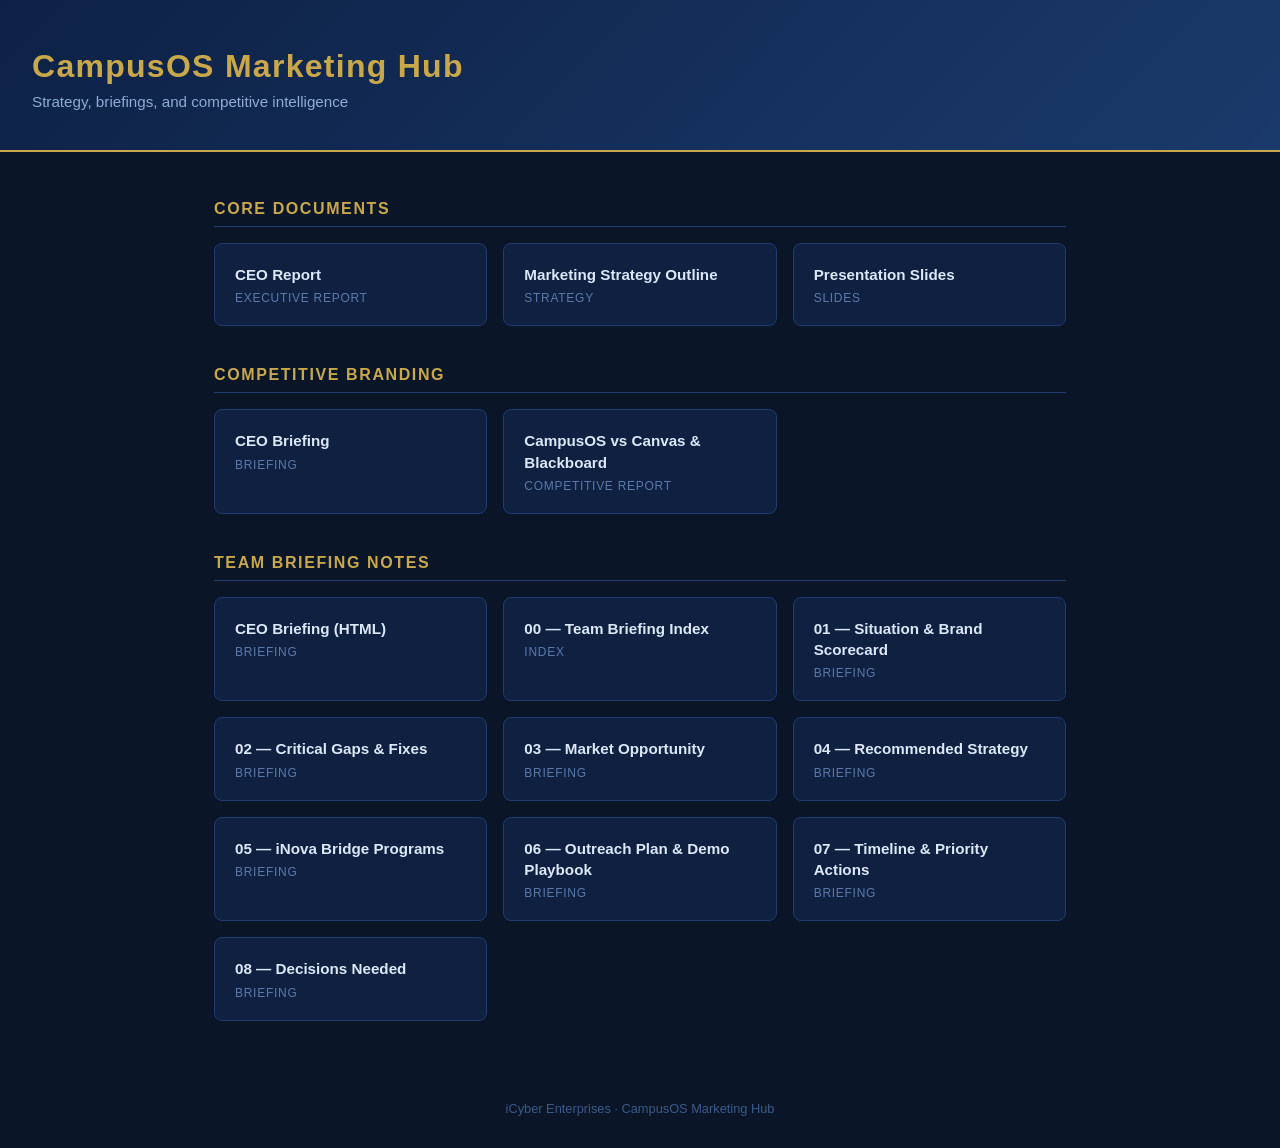
==== index.html @ eec7117d "Add index.html landing page for GitHub Pages" ====
<!DOCTYPE html>
<html lang="en">
<head>
  <meta charset="UTF-8" />
  <meta name="viewport" content="width=device-width, initial-scale=1.0" />
  <title>CampusOS Marketing Hub</title>
  <style>
    * { box-sizing: border-box; margin: 0; padding: 0; }
    body { font-family: 'Segoe UI', sans-serif; background: #0a1628; color: #e8edf5; min-height: 100vh; }
    header { background: linear-gradient(135deg, #0d2145 0%, #1a3a6b 100%); padding: 48px 32px 40px; border-bottom: 2px solid #c9a84c; }
    header h1 { font-size: 2rem; font-weight: 700; color: #c9a84c; letter-spacing: 0.04em; }
    header p { margin-top: 8px; color: #8facd4; font-size: 0.95rem; }
    main { max-width: 900px; margin: 48px auto; padding: 0 24px; }
    section { margin-bottom: 40px; }
    section h2 { font-size: 1rem; text-transform: uppercase; letter-spacing: 0.1em; color: #c9a84c; margin-bottom: 16px; border-bottom: 1px solid #1e3a6e; padding-bottom: 8px; }
    .grid { display: grid; grid-template-columns: repeat(auto-fill, minmax(260px, 1fr)); gap: 16px; }
    a.card { display: block; background: #0f2040; border: 1px solid #1e3a6e; border-radius: 8px; padding: 20px; text-decoration: none; color: inherit; transition: border-color 0.2s, background 0.2s; }
    a.card:hover { border-color: #c9a84c; background: #142b55; }
    a.card .title { font-weight: 600; font-size: 0.95rem; color: #dce8f8; line-height: 1.4; }
    a.card .type { margin-top: 6px; font-size: 0.75rem; color: #5a7aaa; text-transform: uppercase; letter-spacing: 0.06em; }
    footer { text-align: center; padding: 32px; color: #3a5a8a; font-size: 0.8rem; }
  </style>
</head>
<body>
  <header>
    <h1>CampusOS Marketing Hub</h1>
    <p>Strategy, briefings, and competitive intelligence</p>
  </header>
  <main>
    <section>
      <h2>Core Documents</h2>
      <div class="grid">
        <a class="card" href="CampusOS-CEO-Report.html">
          <div class="title">CEO Report</div>
          <div class="type">Executive Report</div>
        </a>
        <a class="card" href="CampusOS-Marketing-Strategy-Outline.html">
          <div class="title">Marketing Strategy Outline</div>
          <div class="type">Strategy</div>
        </a>
        <a class="card" href="CampusOS-Slides.html">
          <div class="title">Presentation Slides</div>
          <div class="type">Slides</div>
        </a>
      </div>
    </section>
    <section>
      <h2>Competitive Branding</h2>
      <div class="grid">
        <a class="card" href="USA-Competitive-Branding/CampusOS-CEO-Briefing.html">
          <div class="title">CEO Briefing</div>
          <div class="type">Briefing</div>
        </a>
        <a class="card" href="USA-Competitive-Branding/CampusOS-vs-Canvas-Blackboard-Branding-Report.html">
          <div class="title">CampusOS vs Canvas & Blackboard</div>
          <div class="type">Competitive Report</div>
        </a>
      </div>
    </section>
    <section>
      <h2>Team Briefing Notes</h2>
      <div class="grid">
        <a class="card" href="Briefing Notes/CampusOS-CEO-Briefing.html">
          <div class="title">CEO Briefing (HTML)</div>
          <div class="type">Briefing</div>
        </a>
        <a class="card" href="Briefing Notes/00 - Team Briefing Index.md">
          <div class="title">00 — Team Briefing Index</div>
          <div class="type">Index</div>
        </a>
        <a class="card" href="Briefing Notes/01 - Situation & Brand Scorecard.md">
          <div class="title">01 — Situation & Brand Scorecard</div>
          <div class="type">Briefing</div>
        </a>
        <a class="card" href="Briefing Notes/02 - Critical Gaps & Fixes.md">
          <div class="title">02 — Critical Gaps & Fixes</div>
          <div class="type">Briefing</div>
        </a>
        <a class="card" href="Briefing Notes/03 - Market Opportunity.md">
          <div class="title">03 — Market Opportunity</div>
          <div class="type">Briefing</div>
        </a>
        <a class="card" href="Briefing Notes/04 - Recommended Strategy.md">
          <div class="title">04 — Recommended Strategy</div>
          <div class="type">Briefing</div>
        </a>
        <a class="card" href="Briefing Notes/05 - iNova Bridge Programs.md">
          <div class="title">05 — iNova Bridge Programs</div>
          <div class="type">Briefing</div>
        </a>
        <a class="card" href="Briefing Notes/06 - Outreach Plan & Demo Playbook.md">
          <div class="title">06 — Outreach Plan & Demo Playbook</div>
          <div class="type">Briefing</div>
        </a>
        <a class="card" href="Briefing Notes/07 - Timeline & Priority Actions.md">
          <div class="title">07 — Timeline & Priority Actions</div>
          <div class="type">Briefing</div>
        </a>
        <a class="card" href="Briefing Notes/08 - Decisions Needed.md">
          <div class="title">08 — Decisions Needed</div>
          <div class="type">Briefing</div>
        </a>
      </div>
    </section>
  </main>
  <footer>iCyber Enterprises · CampusOS Marketing Hub</footer>
</body>
</html>
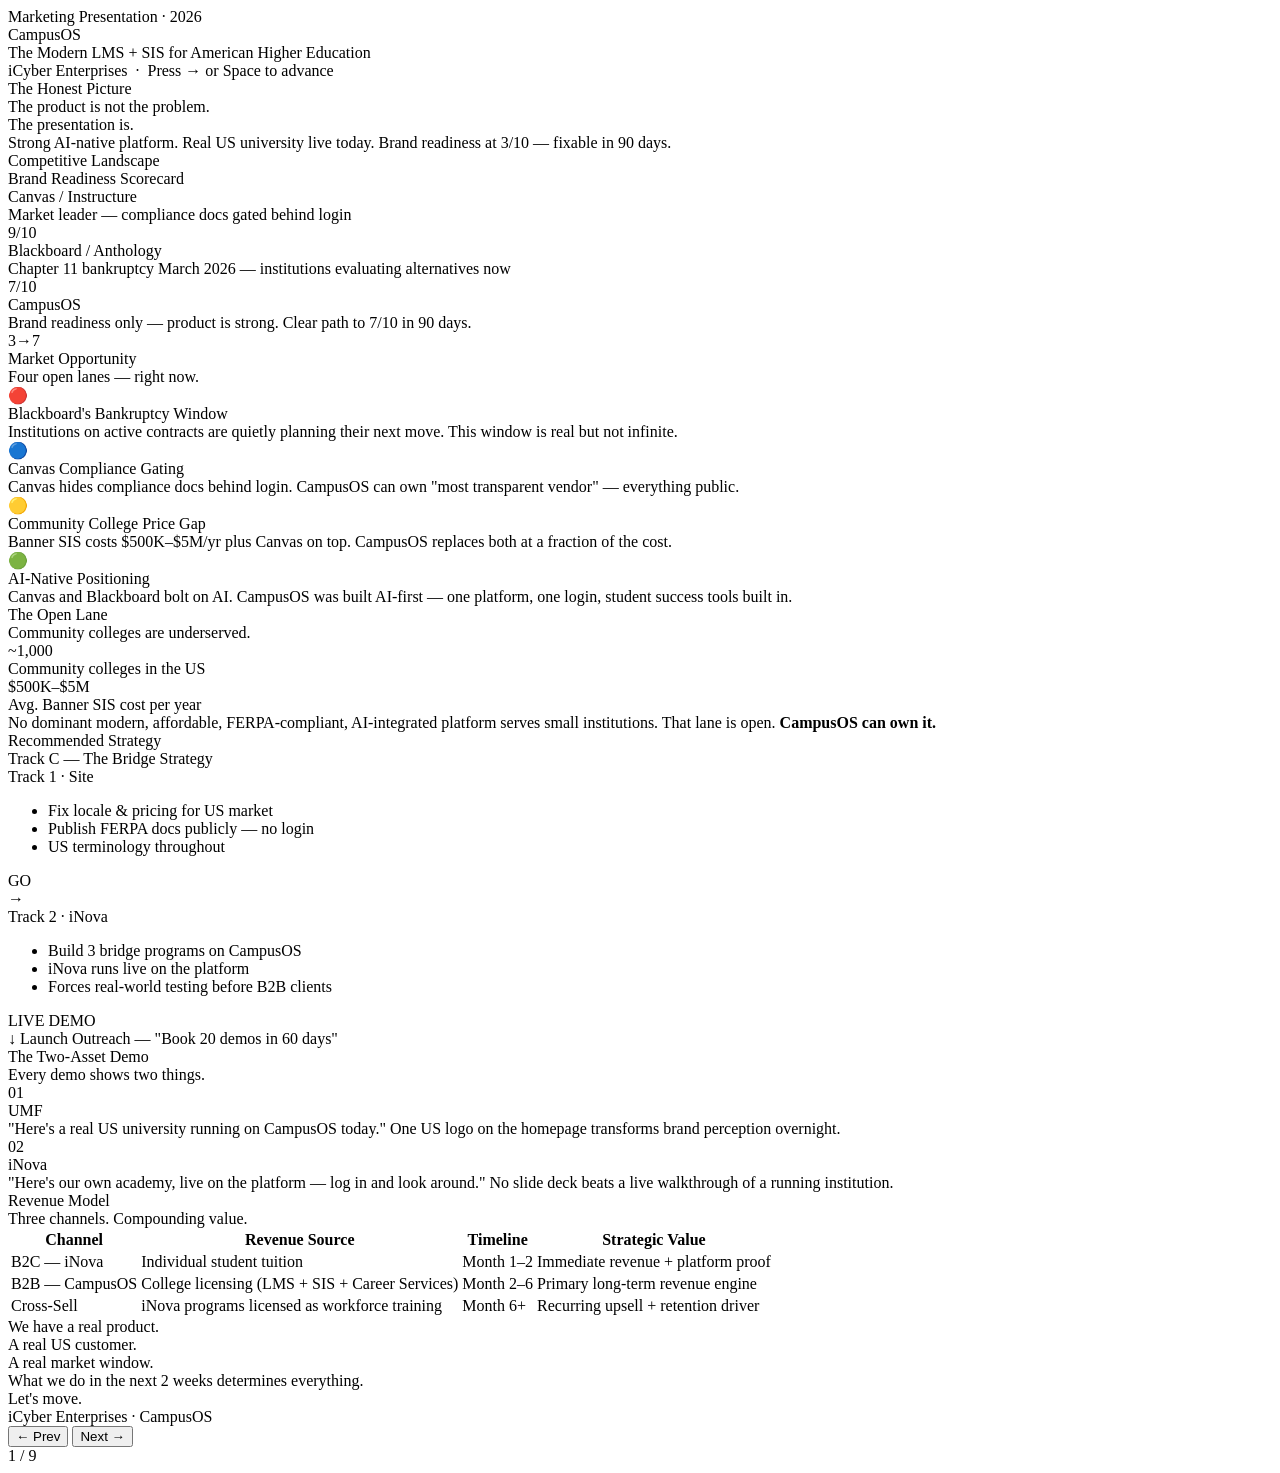
==== commit d3b8043b: "Replace with Astro marketing presentation (9-slide deck)" ====
--- a/index.html
+++ b/index.html
@@ -1,108 +1 @@
-<!DOCTYPE html>
-<html lang="en">
-<head>
-  <meta charset="UTF-8" />
-  <meta name="viewport" content="width=device-width, initial-scale=1.0" />
-  <title>CampusOS Marketing Hub</title>
-  <style>
-    * { box-sizing: border-box; margin: 0; padding: 0; }
-    body { font-family: 'Segoe UI', sans-serif; background: #0a1628; color: #e8edf5; min-height: 100vh; }
-    header { background: linear-gradient(135deg, #0d2145 0%, #1a3a6b 100%); padding: 48px 32px 40px; border-bottom: 2px solid #c9a84c; }
-    header h1 { font-size: 2rem; font-weight: 700; color: #c9a84c; letter-spacing: 0.04em; }
-    header p { margin-top: 8px; color: #8facd4; font-size: 0.95rem; }
-    main { max-width: 900px; margin: 48px auto; padding: 0 24px; }
-    section { margin-bottom: 40px; }
-    section h2 { font-size: 1rem; text-transform: uppercase; letter-spacing: 0.1em; color: #c9a84c; margin-bottom: 16px; border-bottom: 1px solid #1e3a6e; padding-bottom: 8px; }
-    .grid { display: grid; grid-template-columns: repeat(auto-fill, minmax(260px, 1fr)); gap: 16px; }
-    a.card { display: block; background: #0f2040; border: 1px solid #1e3a6e; border-radius: 8px; padding: 20px; text-decoration: none; color: inherit; transition: border-color 0.2s, background 0.2s; }
-    a.card:hover { border-color: #c9a84c; background: #142b55; }
-    a.card .title { font-weight: 600; font-size: 0.95rem; color: #dce8f8; line-height: 1.4; }
-    a.card .type { margin-top: 6px; font-size: 0.75rem; color: #5a7aaa; text-transform: uppercase; letter-spacing: 0.06em; }
-    footer { text-align: center; padding: 32px; color: #3a5a8a; font-size: 0.8rem; }
-  </style>
-</head>
-<body>
-  <header>
-    <h1>CampusOS Marketing Hub</h1>
-    <p>Strategy, briefings, and competitive intelligence</p>
-  </header>
-  <main>
-    <section>
-      <h2>Core Documents</h2>
-      <div class="grid">
-        <a class="card" href="CampusOS-CEO-Report.html">
-          <div class="title">CEO Report</div>
-          <div class="type">Executive Report</div>
-        </a>
-        <a class="card" href="CampusOS-Marketing-Strategy-Outline.html">
-          <div class="title">Marketing Strategy Outline</div>
-          <div class="type">Strategy</div>
-        </a>
-        <a class="card" href="CampusOS-Slides.html">
-          <div class="title">Presentation Slides</div>
-          <div class="type">Slides</div>
-        </a>
-      </div>
-    </section>
-    <section>
-      <h2>Competitive Branding</h2>
-      <div class="grid">
-        <a class="card" href="USA-Competitive-Branding/CampusOS-CEO-Briefing.html">
-          <div class="title">CEO Briefing</div>
-          <div class="type">Briefing</div>
-        </a>
-        <a class="card" href="USA-Competitive-Branding/CampusOS-vs-Canvas-Blackboard-Branding-Report.html">
-          <div class="title">CampusOS vs Canvas & Blackboard</div>
-          <div class="type">Competitive Report</div>
-        </a>
-      </div>
-    </section>
-    <section>
-      <h2>Team Briefing Notes</h2>
-      <div class="grid">
-        <a class="card" href="Briefing Notes/CampusOS-CEO-Briefing.html">
-          <div class="title">CEO Briefing (HTML)</div>
-          <div class="type">Briefing</div>
-        </a>
-        <a class="card" href="Briefing Notes/00 - Team Briefing Index.md">
-          <div class="title">00 — Team Briefing Index</div>
-          <div class="type">Index</div>
-        </a>
-        <a class="card" href="Briefing Notes/01 - Situation & Brand Scorecard.md">
-          <div class="title">01 — Situation & Brand Scorecard</div>
-          <div class="type">Briefing</div>
-        </a>
-        <a class="card" href="Briefing Notes/02 - Critical Gaps & Fixes.md">
-          <div class="title">02 — Critical Gaps & Fixes</div>
-          <div class="type">Briefing</div>
-        </a>
-        <a class="card" href="Briefing Notes/03 - Market Opportunity.md">
-          <div class="title">03 — Market Opportunity</div>
-          <div class="type">Briefing</div>
-        </a>
-        <a class="card" href="Briefing Notes/04 - Recommended Strategy.md">
-          <div class="title">04 — Recommended Strategy</div>
-          <div class="type">Briefing</div>
-        </a>
-        <a class="card" href="Briefing Notes/05 - iNova Bridge Programs.md">
-          <div class="title">05 — iNova Bridge Programs</div>
-          <div class="type">Briefing</div>
-        </a>
-        <a class="card" href="Briefing Notes/06 - Outreach Plan & Demo Playbook.md">
-          <div class="title">06 — Outreach Plan & Demo Playbook</div>
-          <div class="type">Briefing</div>
-        </a>
-        <a class="card" href="Briefing Notes/07 - Timeline & Priority Actions.md">
-          <div class="title">07 — Timeline & Priority Actions</div>
-          <div class="type">Briefing</div>
-        </a>
-        <a class="card" href="Briefing Notes/08 - Decisions Needed.md">
-          <div class="title">08 — Decisions Needed</div>
-          <div class="type">Briefing</div>
-        </a>
-      </div>
-    </section>
-  </main>
-  <footer>iCyber Enterprises · CampusOS Marketing Hub</footer>
-</body>
-</html>
+<!DOCTYPE html><html lang="en" data-astro-cid-j7pv25f6> <head><meta charset="UTF-8"><meta name="viewport" content="width=device-width, initial-scale=1.0"><title>CampusOS — Marketing Presentation</title><link rel="stylesheet" href="/campusos-marketing/_astro/index.DunVHpjd.css"></head> <body data-astro-cid-j7pv25f6> <div id="progress" data-astro-cid-j7pv25f6></div> <div id="deck" data-astro-cid-j7pv25f6> <div class="slide slide-cover active" data-astro-cid-j7pv25f6> <div class="label" data-astro-cid-j7pv25f6>Marketing Presentation · 2026</div> <div class="main-title" data-astro-cid-j7pv25f6>CampusOS</div> <div class="divider" data-astro-cid-j7pv25f6></div> <div class="main-sub" data-astro-cid-j7pv25f6>The Modern LMS + SIS for American Higher Education</div> <div class="tag" data-astro-cid-j7pv25f6>iCyber Enterprises &nbsp;·&nbsp; Press → or Space to advance</div> </div> <div class="slide slide-statement" data-astro-cid-j7pv25f6> <div class="label" data-astro-cid-j7pv25f6>The Honest Picture</div> <div class="headline" data-astro-cid-j7pv25f6>The product is not the problem.</div> <div class="body-text" data-astro-cid-j7pv25f6>The presentation is.</div> <div class="divider" data-astro-cid-j7pv25f6></div> <div class="detail" data-astro-cid-j7pv25f6>Strong AI-native platform. Real US university live today. Brand readiness at 3/10 — fixable in 90 days.</div> </div> <div class="slide slide-scorecard" data-astro-cid-j7pv25f6> <div class="label" data-astro-cid-j7pv25f6>Competitive Landscape</div> <div class="headline" data-astro-cid-j7pv25f6>Brand Readiness Scorecard</div> <div class="scorecard-grid" data-astro-cid-j7pv25f6> <div class="score-row" data-astro-cid-j7pv25f6> <div class="score-name" data-astro-cid-j7pv25f6>Canvas / Instructure</div> <div class="score-note" data-astro-cid-j7pv25f6>Market leader — compliance docs gated behind login</div> <div class="score-badge" data-astro-cid-j7pv25f6>9/10</div> </div> <div class="score-row" data-astro-cid-j7pv25f6> <div class="score-name" data-astro-cid-j7pv25f6>Blackboard / Anthology</div> <div class="score-note" data-astro-cid-j7pv25f6>Chapter 11 bankruptcy March 2026 — institutions evaluating alternatives now</div> <div class="score-badge" data-astro-cid-j7pv25f6>7/10</div> </div> <div class="score-row highlight" data-astro-cid-j7pv25f6> <div class="score-name" data-astro-cid-j7pv25f6>CampusOS</div> <div class="score-note" data-astro-cid-j7pv25f6>Brand readiness only — product is strong. Clear path to 7/10 in 90 days.</div> <div class="score-badge" data-astro-cid-j7pv25f6>3→7</div> </div> </div> </div> <div class="slide slide-opportunity" data-astro-cid-j7pv25f6> <div class="label" data-astro-cid-j7pv25f6>Market Opportunity</div> <div class="headline" data-astro-cid-j7pv25f6>Four open lanes — right now.</div> <div class="opp-grid" data-astro-cid-j7pv25f6> <div class="opp-card" data-astro-cid-j7pv25f6> <div class="opp-icon" data-astro-cid-j7pv25f6>🔴</div> <div class="opp-title" data-astro-cid-j7pv25f6>Blackboard's Bankruptcy Window</div> <div class="opp-body" data-astro-cid-j7pv25f6>Institutions on active contracts are quietly planning their next move. This window is real but not infinite.</div> </div> <div class="opp-card" data-astro-cid-j7pv25f6> <div class="opp-icon" data-astro-cid-j7pv25f6>🔵</div> <div class="opp-title" data-astro-cid-j7pv25f6>Canvas Compliance Gating</div> <div class="opp-body" data-astro-cid-j7pv25f6>Canvas hides compliance docs behind login. CampusOS can own "most transparent vendor" — everything public.</div> </div> <div class="opp-card" data-astro-cid-j7pv25f6> <div class="opp-icon" data-astro-cid-j7pv25f6>🟡</div> <div class="opp-title" data-astro-cid-j7pv25f6>Community College Price Gap</div> <div class="opp-body" data-astro-cid-j7pv25f6>Banner SIS costs $500K–$5M/yr plus Canvas on top. CampusOS replaces both at a fraction of the cost.</div> </div> <div class="opp-card" data-astro-cid-j7pv25f6> <div class="opp-icon" data-astro-cid-j7pv25f6>🟢</div> <div class="opp-title" data-astro-cid-j7pv25f6>AI-Native Positioning</div> <div class="opp-body" data-astro-cid-j7pv25f6>Canvas and Blackboard bolt on AI. CampusOS was built AI-first — one platform, one login, student success tools built in.</div> </div> </div> </div> <div class="slide slide-lane" data-astro-cid-j7pv25f6> <div class="label" data-astro-cid-j7pv25f6>The Open Lane</div> <div class="headline" data-astro-cid-j7pv25f6>Community colleges are underserved.</div> <div class="stats-row" data-astro-cid-j7pv25f6> <div class="stat" data-astro-cid-j7pv25f6> <div class="num" data-astro-cid-j7pv25f6>~1,000</div> <div class="lbl" data-astro-cid-j7pv25f6>Community colleges in the US</div> </div> <div class="stat" data-astro-cid-j7pv25f6> <div class="num" data-astro-cid-j7pv25f6>$500K–$5M</div> <div class="lbl" data-astro-cid-j7pv25f6>Avg. Banner SIS cost per year</div> </div> </div> <div class="body-text" data-astro-cid-j7pv25f6>No dominant modern, affordable, FERPA-compliant, AI-integrated platform serves small institutions. That lane is open. <strong style="color:var(--text)" data-astro-cid-j7pv25f6>CampusOS can own it.</strong></div> </div> <div class="slide slide-strategy" data-astro-cid-j7pv25f6> <div class="label" data-astro-cid-j7pv25f6>Recommended Strategy</div> <div class="headline" data-astro-cid-j7pv25f6>Track C — The Bridge Strategy</div> <div class="tracks" data-astro-cid-j7pv25f6> <div class="track" data-astro-cid-j7pv25f6> <div class="track-label" data-astro-cid-j7pv25f6>Track 1 · Site</div> <ul data-astro-cid-j7pv25f6> <li data-astro-cid-j7pv25f6>Fix locale &amp; pricing for US market</li> <li data-astro-cid-j7pv25f6>Publish FERPA docs publicly — no login</li> <li data-astro-cid-j7pv25f6>US terminology throughout</li> </ul> <span class="track-outcome" data-astro-cid-j7pv25f6>GO</span> </div> <div class="strategy-arrow" data-astro-cid-j7pv25f6>→</div> <div class="track" data-astro-cid-j7pv25f6> <div class="track-label" data-astro-cid-j7pv25f6>Track 2 · iNova</div> <ul data-astro-cid-j7pv25f6> <li data-astro-cid-j7pv25f6>Build 3 bridge programs on CampusOS</li> <li data-astro-cid-j7pv25f6>iNova runs live on the platform</li> <li data-astro-cid-j7pv25f6>Forces real-world testing before B2B clients</li> </ul> <span class="track-outcome" data-astro-cid-j7pv25f6>LIVE DEMO</span> </div> </div> <div class="strategy-result" data-astro-cid-j7pv25f6>↓ Launch Outreach — "Book 20 demos in 60 days"</div> </div> <div class="slide slide-proof" data-astro-cid-j7pv25f6> <div class="label" data-astro-cid-j7pv25f6>The Two-Asset Demo</div> <div class="headline" data-astro-cid-j7pv25f6>Every demo shows two things.</div> <div class="proof-cards" data-astro-cid-j7pv25f6> <div class="proof-card" data-astro-cid-j7pv25f6> <div class="proof-num" data-astro-cid-j7pv25f6>01</div> <div class="proof-title" data-astro-cid-j7pv25f6>UMF</div> <div class="proof-body" data-astro-cid-j7pv25f6>"Here's a real US university running on CampusOS today." One US logo on the homepage transforms brand perception overnight.</div> </div> <div class="proof-card" data-astro-cid-j7pv25f6> <div class="proof-num" data-astro-cid-j7pv25f6>02</div> <div class="proof-title" data-astro-cid-j7pv25f6>iNova</div> <div class="proof-body" data-astro-cid-j7pv25f6>"Here's our own academy, live on the platform — log in and look around." No slide deck beats a live walkthrough of a running institution.</div> </div> </div> </div> <div class="slide slide-revenue" data-astro-cid-j7pv25f6> <div class="label" data-astro-cid-j7pv25f6>Revenue Model</div> <div class="headline" data-astro-cid-j7pv25f6>Three channels. Compounding value.</div> <table class="rev-table" data-astro-cid-j7pv25f6> <thead data-astro-cid-j7pv25f6> <tr data-astro-cid-j7pv25f6> <th data-astro-cid-j7pv25f6>Channel</th> <th data-astro-cid-j7pv25f6>Revenue Source</th> <th data-astro-cid-j7pv25f6>Timeline</th> <th data-astro-cid-j7pv25f6>Strategic Value</th> </tr> </thead> <tbody data-astro-cid-j7pv25f6> <tr data-astro-cid-j7pv25f6> <td data-astro-cid-j7pv25f6>B2C — iNova</td> <td data-astro-cid-j7pv25f6>Individual student tuition</td> <td data-astro-cid-j7pv25f6><span class="rev-badge" data-astro-cid-j7pv25f6>Month 1–2</span></td> <td data-astro-cid-j7pv25f6>Immediate revenue + platform proof</td> </tr> <tr data-astro-cid-j7pv25f6> <td data-astro-cid-j7pv25f6>B2B — CampusOS</td> <td data-astro-cid-j7pv25f6>College licensing (LMS + SIS + Career Services)</td> <td data-astro-cid-j7pv25f6><span class="rev-badge" data-astro-cid-j7pv25f6>Month 2–6</span></td> <td data-astro-cid-j7pv25f6>Primary long-term revenue engine</td> </tr> <tr data-astro-cid-j7pv25f6> <td data-astro-cid-j7pv25f6>Cross-Sell</td> <td data-astro-cid-j7pv25f6>iNova programs licensed as workforce training</td> <td data-astro-cid-j7pv25f6><span class="rev-badge" data-astro-cid-j7pv25f6>Month 6+</span></td> <td data-astro-cid-j7pv25f6>Recurring upsell + retention driver</td> </tr> </tbody> </table> </div> <div class="slide slide-closing" data-astro-cid-j7pv25f6> <div class="headline" data-astro-cid-j7pv25f6>We have a real product.<br data-astro-cid-j7pv25f6>A real US customer.<br data-astro-cid-j7pv25f6>A real market window.</div> <div class="sub" data-astro-cid-j7pv25f6>What we do in the next 2 weeks determines everything.</div> <div class="divider" data-astro-cid-j7pv25f6></div> <div class="cta" data-astro-cid-j7pv25f6>Let's move.</div> <div class="tag" data-astro-cid-j7pv25f6>iCyber Enterprises · CampusOS</div> </div> </div> <div class="nav" data-astro-cid-j7pv25f6> <button id="prev" data-astro-cid-j7pv25f6>← Prev</button> <button id="next" data-astro-cid-j7pv25f6>Next →</button> </div> <div id="counter" data-astro-cid-j7pv25f6></div> <script type="module">const c=document.querySelectorAll(".slide"),d=c.length;let e=0;function n(t){c[e].classList.remove("active"),e=Math.max(0,Math.min(t,d-1)),c[e].classList.add("active"),document.getElementById("progress").style.width=(e+1)/d*100+"%",document.getElementById("counter").textContent=e+1+" / "+d}document.getElementById("next").addEventListener("click",()=>n(e+1));document.getElementById("prev").addEventListener("click",()=>n(e-1));document.addEventListener("keydown",t=>{(t.key==="ArrowRight"||t.key===" ")&&(t.preventDefault(),n(e+1)),t.key==="ArrowLeft"&&n(e-1)});n(0);</script> </body> </html>
